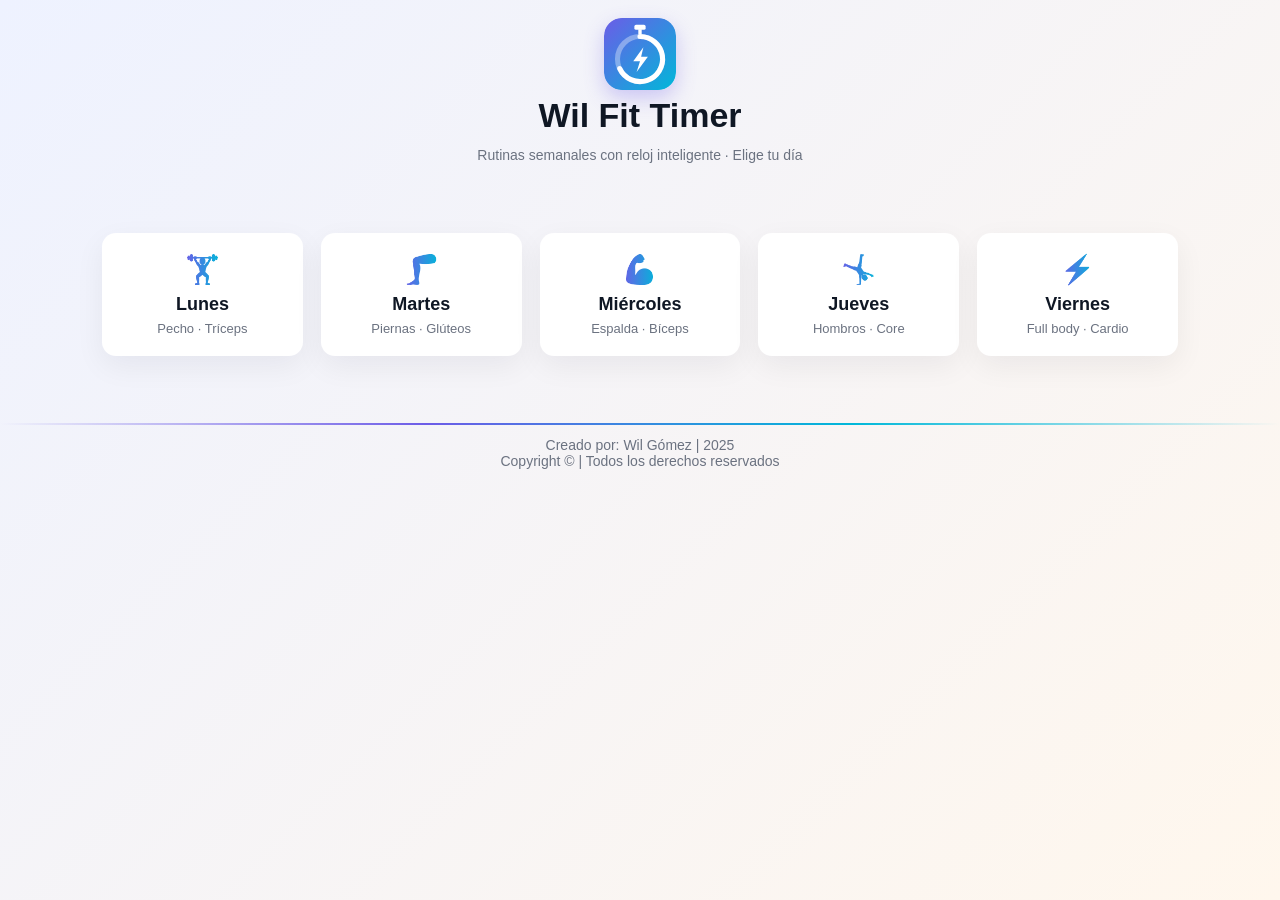
==== index.html @ 33ed88f2 "Marca Wil Fit Timer: logo, favicon y título en toda la app Co-Authored-By: Claude Sonnet 5.5 <norepl" ====
<!doctype html>
<html lang="es">
<head>
  <meta charset="utf-8" />
  <meta name="viewport" content="width=device-width,initial-scale=1" />
  <title>Wil Fit Timer</title>
  <link rel="icon" type="image/svg+xml" href="assets/img/logo-icon.svg">
  <link rel="apple-touch-icon" href="assets/img/logo-icon.svg">
  <meta name="theme-color" content="#6c5ce7">
  <link rel="stylesheet" href="css/styles.css?v=1792534001">
</head>
<body>
  <header class="site-header">
    <div class="header-inner">
      <img class="logo" src="assets/img/logo-icon.svg" alt="" width="72" height="72">
      <h1>Wil Fit Timer</h1>
      <p class="subtitle">Rutinas semanales con reloj inteligente · Elige tu día</p>
    </div>
  </header>

  <main class="days-grid">
    <a class="day-card" href="rutina.html?dia=lunes">
      <div class="day-icon">🏋️‍♂️</div>
      <div class="day-name">Lunes</div>
      <div class="day-sub">Pecho · Tríceps</div>
    </a>

    <a class="day-card" href="rutina.html?dia=martes">
      <div class="day-icon">🦵</div>
      <div class="day-name">Martes</div>
      <div class="day-sub">Piernas · Glúteos</div>
    </a>

    <a class="day-card" href="rutina.html?dia=miercoles">
      <div class="day-icon">💪</div>
      <div class="day-name">Miércoles</div>
      <div class="day-sub">Espalda · Bíceps</div>
    </a>

    <a class="day-card" href="rutina.html?dia=jueves">
      <div class="day-icon">🤸‍♂️</div>
      <div class="day-name">Jueves</div>
      <div class="day-sub">Hombros · Core</div>
    </a>

    <a class="day-card" href="rutina.html?dia=viernes">
      <div class="day-icon">⚡</div>
      <div class="day-name">Viernes</div>
      <div class="day-sub">Full body · Cardio</div>
    </a>
  </main>

  <footer class="footer">
    <p>Creado por: Wil Gómez | 2025</p>
    <p>Copyright © | Todos los derechos reservados</p>
  </footer>

</body>
</html>
---- css/styles.css ----
:root{
  --bg1: linear-gradient(135deg, #eef2ff, #fff7ed);
  --card:#ffffff;
  --accent:#6c5ce7;
  --accent-2:#00b8d9;
  --muted:#6b7280;
  --success:#10b981;
  --danger:#ef4444;
  --warning:#f59e0b;
}
*{box-sizing:border-box}
body{font-family:Inter, Arial, sans-serif;margin:0;background:var(--bg1);color:#0f1724; transition: background-color 0.5s ease}
.site-header{background:transparent;padding:18px 28px;border-bottom:0}
.site-header.small{display:flex;align-items:center;justify-content:center;gap:16px;padding:12px 20px}
.header-inner{max-width:1100px;margin:0 auto;display:flex;align-items:center;gap:12px;width:100%}
.header-inner h1{font-size:20px;margin:0;flex:1;text-align:left}
.header-inner .subtitle{color:var(--muted);font-size:14px;margin-top:6px}
.back{color:var(--muted);text-decoration:none;font-weight:600}

.days-grid{
  max-width:1100px;
  margin:26px auto;
  display:grid;
  grid-template-columns:repeat(auto-fit,minmax(160px,1fr));
  gap:18px;
  padding:12px
}
.day-card{
  display:flex;
  flex-direction:column;
  align-items:center;
  text-align:center;
  padding:20px;
  border-radius:14px;
  background:var(--card);
  box-shadow:0 10px 30px rgba(16,24,40,0.06);
  text-decoration:none;
  color:inherit;
  transition:transform .18s, box-shadow .18s
}
.day-card:hover{transform:translateY(-6px);box-shadow:0 18px 40px rgba(16,24,40,0.12)}
.day-icon{
  font-size:28px;
  background:linear-gradient(90deg,var(--accent),var(--accent-2));
  -webkit-background-clip:text;
  background-clip:text;
  color:transparent;
  margin-bottom:8px
}
.day-name{font-weight:700;font-size:18px}
.day-sub{color:var(--muted);font-size:13px;margin-top:6px}

/* rutina layout */
.rutina-main{
  max-width:1100px;
  margin:20px auto;
  display:flex;
  gap:20px;
  padding:18px;
  align-items:flex-start
}

body.timer-solo .left-panel,
body.timer-solo .divider-visual,
body.timer-solo .site-header,
body.timer-solo .footer{display:none}

body.timer-solo .rutina-main{max-width:760px;justify-content:center;min-height:100vh}
body.timer-solo .right-panel{margin-left:0;flex:1}
.left-panel{flex:1}
.right-panel{flex:1;display:flex;justify-content:flex-start;margin-left:40px}
.routine-card{
  background:var(--card);
  padding:18px;
  border-radius:12px;
  box-shadow:0 12px 30px rgba(2,6,23,0.06)
}
.routine-card h2{margin-top:0}
.ex-list{list-style:none;padding:0;margin:12px 0}
.ex-list li{
  padding:10px;
  border-radius:8px;
  margin-bottom:8px;
  background:#f8fafc;
  display:flex;
  justify-content:space-between;
  align-items:center
}
.ex-list li .text{flex:1}
.edit-actions{margin-top:10px;text-align:right}

/* divider stylized half height fading edges */
.divider-visual{
  width:2px;
  height:50vh;
  background: linear-gradient(to bottom, transparent, var(--accent), var(--accent-2), transparent);
  align-self:center;
  border-radius:4px
}

/* timer card */
.timer-card{
  background: var(--card);
  padding: 22px;
  border-radius: 12px;
  box-shadow: 0 12px 30px rgba(2, 6, 23, 0.06);
  flex: 1;

  display: flex;
  flex-direction: column;
  align-items: center;
  justify-content: center;
}

.timer-ui{
  width: 100%;
  text-align: center;
}

.timer-title{
  font-weight:700;
  color: var(--muted);
  text-align: center;
  margin-bottom: 10px;
}

.timer{
  font-size:84px;
  text-align:center;
  margin: 10px 0;
  font-weight:800;
}

.status{
  font-size:18px;
  text-align:center;
  margin-bottom:14px;
  font-weight:700;
}

.phase-badge{
  display:inline-block;
  margin-bottom:14px;
  padding:6px 12px;
  border-radius:999px;
  font-size:12px;
  font-weight:700;
  letter-spacing:.4px;
  text-transform:uppercase;
  background:#e2e8f0;
  color:#334155;
}

.timer.phase-pulse{animation:pulseTimer 700ms ease}
.timer.phase-pop{animation:popTimer 450ms ease}

body.phase-preparation{background:linear-gradient(135deg,#fff7cc,#ffe9a8)}
body.phase-exercise{background:linear-gradient(135deg,#c8f5c8,#a8e6a8)}
body.phase-rest{background:linear-gradient(135deg,#ffc4c4,#ffaaaa)}

.timer-focus{
  position:fixed;
  inset:0;
  z-index:999;
  background:rgba(15,23,36,.8);
  backdrop-filter:blur(2px);
  display:flex;
  align-items:center;
  justify-content:center;
  pointer-events:none;
}

.timer-focus.hidden{display:none}

.timer-focus-card{
  background:#fff;
  color:#0f1724;
  border-radius:20px;
  padding:24px 28px;
  box-shadow:0 30px 80px rgba(0,0,0,.25);
  text-align:center;
  min-width:240px;
}

@keyframes pulseTimer{
  0%{transform:scale(1)}
  50%{transform:scale(1.08)}
  100%{transform:scale(1)}
}

@keyframes popTimer{
  0%{transform:scale(.8);opacity:.5}
  100%{transform:scale(1);opacity:1}
}

.form-row{
  display:flex;
  gap:8px;
  align-items:center;
  justify-content:center;
  margin:10px 0;
}

.form-row label{
  font-size:14px;
  color:var(--muted);
}

.form-row input{
  width:100px;
  padding:8px;
  border-radius:8px;
  border:1px solid rgba(2,6,23,0.06);
  text-align:center
}

/* total time display */
.total-time{
  font-size:32px;
  font-weight:700;
  display:flex;
  gap:12px;
  align-items:center;
  justify-content:center;
  margin-top:18px;
  margin-bottom:20px;
}

.total-time img{
  width:42px;
  height:42px;
}

/* buttons */
.buttons{
  display:flex;
  gap:12px;
  justify-content:center;
  margin-top:10px;
}

.btn{
  padding:12px 18px;
  border-radius:10px;
  border:none;
  cursor:pointer;
  font-weight:700;
}

.btn.primary{background:linear-gradient(90deg,var(--accent),var(--accent-2));color:white}
.btn.warning{background:var(--warning);color:#07143a}
.btn.danger{background:var(--danger);color:white}

/* modal */
.modal{
  position:fixed;
  inset:0;
  display:flex;
  align-items:center;
  justify-content:center;
  background:rgba(2,6,23,0.45);
  backdrop-filter:blur(4px);
  padding:20px
}
.modal.hidden{display:none}
.modal-panel{
  background:var(--card);
  width:620px;
  border-radius:12px;
  padding:18px;
  box-shadow:0 18px 60px rgba(2,6,23,0.2)
}
.modal-panel h3{margin-top:0}
#modalList{max-height:260px;overflow:auto;margin:10px 0}
.modal-item{
  display:flex;
  gap:8px;
  align-items:center;
  padding:8px;
  border-radius:8px;
  border:1px solid rgba(2,6,23,0.04);
  margin-bottom:8px
}
.modal-item input{
  flex:1;
  padding:8px;
  border-radius:8px;
  border:1px solid rgba(2,6,23,0.06)
}
.modal-actions{display:flex;gap:8px;align-items:center}
.modal-footer{display:flex;gap:8px;justify-content:flex-end;margin-top:12px}

/* responsive */
@media(max-width:900px){
  .rutina-main{flex-direction:column;padding:12px}
  .divider-visual{display:none}
  .timer-card{width:100%}
  .header-inner{padding:0 8px}
}
.footer {
  margin-top: 40px;
  padding: 15px 0;
  text-align: center;
  font-size: 14px;
  color: var(--muted);
  position: relative;
}

.footer::before {
  content: "";
  display: block;
  height: 2px;
  width: 100%;
  background: linear-gradient(to right, transparent, var(--accent), var(--accent-2), transparent);
  margin-bottom: 12px;
}

.footer p {
  margin: 0;
}


/* ===== Navegación y vistas ===== */
.hidden{display:none !important}
.choice{max-width:760px;margin:30px auto;padding:0 16px;text-align:center}
.choice-grid{display:grid;grid-template-columns:1fr 1fr;gap:18px;margin-top:20px}
.choice-card{background:var(--card);border:0;border-radius:18px;padding:36px 16px;cursor:pointer;
  box-shadow:0 10px 30px rgba(16,24,40,.08);font:inherit;display:flex;flex-direction:column;gap:8px;align-items:center;transition:transform .18s}
.choice-card:hover{transform:translateY(-5px)}
.choice-card .ico{font-size:46px}
.choice-card b{font-size:22px}
.choice-card small{color:var(--muted)}
.view{max-width:560px;margin:14px auto;padding:0 14px}
.tabs{display:flex;gap:8px;margin-bottom:14px}
.tabs button{flex:1;padding:10px;border:0;border-radius:10px;background:rgba(255,255,255,.7);font:inherit;font-weight:600;cursor:pointer}
.tabs button.on{background:var(--card);box-shadow:0 4px 14px rgba(16,24,40,.12)}
.card-head{display:flex;justify-content:space-between;align-items:center}
.btn.small{padding:6px 10px;font-size:13px}
.timer-card{display:block;margin-bottom:14px;text-align:center}

/* ===== Reloj ===== */
.clock{position:relative;width:min(76vw,320px);aspect-ratio:1;margin:6px auto 14px}
.clock svg{width:100%;height:100%;transform:rotate(-90deg)}
.clock circle{fill:none;stroke-width:13}
.clock .track{stroke:rgba(2,6,23,.08)}
.clock .ring{stroke:var(--accent);stroke-linecap:round;stroke-dasharray:565.49;transition:stroke .3s}
[data-phase=work] .ring{stroke:var(--success)}
[data-phase=rest] .ring{stroke:#3b82f6}
[data-phase=prep] .ring,[data-phase=ready] .ring{stroke:var(--warning)}
.clock-inner{position:absolute;inset:0;display:flex;flex-direction:column;align-items:center;justify-content:center}
.clock .timer{font-size:clamp(50px,16vw,76px);margin:0;font-variant-numeric:tabular-nums;letter-spacing:-2px}
.clock .phase{font-weight:800;letter-spacing:2px;text-transform:uppercase;font-size:18px;color:var(--muted)}
[data-phase=work] .phase{color:var(--success)}
[data-phase=rest] .phase{color:#3b82f6}
[data-phase=prep] .phase,[data-phase=ready] .phase{color:var(--warning)}
.round{color:var(--muted);font-size:14px;margin-top:2px}
.jumps{display:grid;grid-template-columns:repeat(3,1fr);gap:8px;margin:6px 0 12px}
.jumps div{background:#f8fafc;border-radius:12px;padding:10px 4px}
.jumps span{display:block;font-size:30px;font-weight:800;font-variant-numeric:tabular-nums}
.jumps small{color:var(--muted);font-size:12px}
.next{color:var(--muted);min-height:22px;margin-bottom:8px;font-size:14px}
.flat{height:8px;border-radius:4px;background:rgba(2,6,23,.08);overflow:hidden}
.flat>div{height:100%;width:0;background:linear-gradient(90deg,var(--accent),var(--accent-2));transition:width .3s}
.meta{display:flex;justify-content:space-between;color:var(--muted);font-size:13px;margin-top:4px}
.buttons .btn:disabled{opacity:.45;cursor:default}
.buttons{flex-wrap:wrap}

/* ===== Resumen ===== */
.summary-emoji{font-size:54px}
.summary-total span{display:block;font-size:72px;font-weight:800;line-height:1;background:linear-gradient(90deg,var(--accent),var(--accent-2));-webkit-background-clip:text;background-clip:text;color:transparent}
.summary-total small{color:var(--muted)}
.summary-line{color:var(--muted);margin:10px 0 14px;font-size:14px}
.summary-table{width:100%;border-collapse:collapse;margin-bottom:10px}
.summary-table th,.summary-table td{padding:7px;border-bottom:1px solid rgba(2,6,23,.06)}
.summary-table th{color:var(--muted);font-size:12px;text-transform:uppercase}

/* ===== Configuración ===== */
.config summary{cursor:pointer;font-weight:700;text-align:left}
.cfg-row{display:grid;grid-template-columns:repeat(3,1fr);gap:8px;margin:14px 0}
.config label{display:block;font-size:12px;color:var(--muted);margin-bottom:4px;text-align:left}
.config input[type=number]{width:100%;padding:10px;border-radius:8px;border:1px solid rgba(2,6,23,.12);text-align:center;font-size:16px}
.block{display:grid;grid-template-columns:repeat(3,1fr) 44px;gap:8px;align-items:end;margin-bottom:10px}
.hint{color:var(--muted);font-size:13px;margin:12px 0 0}

@media(max-width:520px){.choice-grid{grid-template-columns:1fr}.cfg-row{grid-template-columns:1fr 1fr}}
body{min-height:100vh;background-attachment:fixed}

/* ===== Marca Wil Fit Timer ===== */
.brand{display:inline-flex;align-items:center;gap:8px;font-weight:800;font-size:17px;color:#0f1724;text-decoration:none}
.brand img{border-radius:8px}
.brand span{background:linear-gradient(90deg,var(--accent),var(--accent-2));-webkit-background-clip:text;background-clip:text;color:transparent}
.brand.center{display:flex;justify-content:center;margin-bottom:6px}
.header-inner .logo{border-radius:18px;box-shadow:0 8px 20px rgba(108,92,231,.3)}
.site-header:not(.small) .header-inner{flex-direction:column;text-align:center;gap:6px}
.site-header:not(.small) .header-inner h1{text-align:center;font-size:34px;flex:none}
.site-header.small .header-inner h1{flex:none;font-size:18px;color:var(--muted)}
.site-header.small .header-inner{justify-content:space-between}
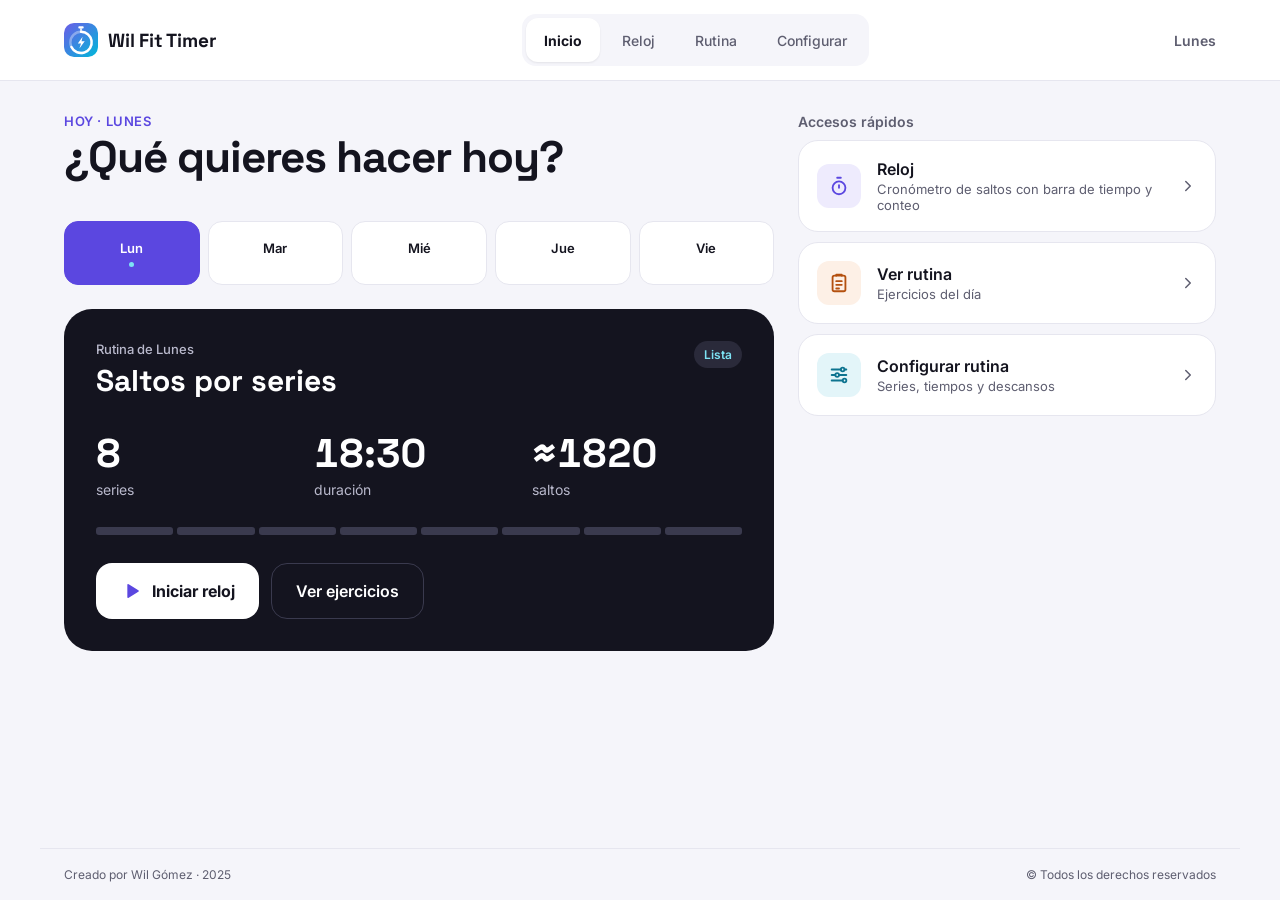
==== commit 26618fb9: "Rediseño de interfaz: reloj grande, acumuladores, línea de tiempo y configuración en pestaña aparte " ====
--- a/index.html
+++ b/index.html
@@ -1,59 +1,90 @@
 <!doctype html>
 <html lang="es">
 <head>
-  <meta charset="utf-8" />
-  <meta name="viewport" content="width=device-width,initial-scale=1" />
+  <meta charset="utf-8">
+  <meta name="viewport" content="width=device-width,initial-scale=1">
+  <meta name="theme-color" content="#5B47E0">
   <title>Wil Fit Timer</title>
   <link rel="icon" type="image/svg+xml" href="assets/img/logo-icon.svg">
   <link rel="apple-touch-icon" href="assets/img/logo-icon.svg">
-  <meta name="theme-color" content="#6c5ce7">
-  <link rel="stylesheet" href="css/styles.css?v=1792534001">
+  <link rel="preconnect" href="https://fonts.googleapis.com">
+  <link rel="preconnect" href="https://fonts.gstatic.com" crossorigin>
+  <link href="https://fonts.googleapis.com/css2?family=Inter:wght@400;500;600;700&family=Space+Grotesk:wght@500;600;700&display=swap" rel="stylesheet">
+  <link rel="stylesheet" href="css/styles.css?v=1792536367">
 </head>
 <body>
-  <header class="site-header">
-    <div class="header-inner">
-      <img class="logo" src="assets/img/logo-icon.svg" alt="" width="72" height="72">
-      <h1>Wil Fit Timer</h1>
-      <p class="subtitle">Rutinas semanales con reloj inteligente · Elige tu día</p>
+  <svg width="0" height="0" style="position:absolute" aria-hidden="true">
+    <symbol id="i-home" viewBox="0 0 24 24"><path d="M3 11l9-7 9 7"/><path d="M5 10v10h14V10"/></symbol>
+    <symbol id="i-clock" viewBox="0 0 24 24"><circle cx="12" cy="14" r="7"/><path d="M12 14V11"/><path d="M10 3h4"/></symbol>
+    <symbol id="i-list" viewBox="0 0 24 24"><rect x="5" y="4" width="14" height="17" rx="2"/><path d="M9 4V3h6v1"/><path d="M9 10h6"/><path d="M9 14h6"/><path d="M9 18h3"/></symbol>
+    <symbol id="i-sliders" viewBox="0 0 24 24"><path d="M4 6h10"/><path d="M18 6h2"/><circle cx="16" cy="6" r="2"/><path d="M4 12h4"/><path d="M12 12h8"/><circle cx="10" cy="12" r="2"/><path d="M4 18h12"/><circle cx="18" cy="18" r="2"/></symbol>
+    <symbol id="i-play" viewBox="0 0 24 24"><path d="M8 5.5v13a1 1 0 0 0 1.5.86l10.5-6.5a1 1 0 0 0 0-1.72L9.5 4.64A1 1 0 0 0 8 5.5z"/></symbol>
+    <symbol id="i-chev" viewBox="0 0 24 24"><path d="M9 6l6 6-6 6"/></symbol>
+  </svg>
+
+  <header class="topbar">
+    <div class="topbar-in">
+      <a class="logo" href="index.html"><img src="assets/img/logo-icon.svg" alt=""><span>Wil Fit Timer</span></a>
+      <nav class="mainnav" aria-label="Principal">
+        <a href="index.html" aria-current="page"><svg class="ico"><use href="#i-home"/></svg>Inicio</a>
+        <a id="navReloj" href="rutina.html#reloj"><svg class="ico"><use href="#i-clock"/></svg>Reloj</a>
+        <a id="navRutina" href="rutina.html#rutina"><svg class="ico"><use href="#i-list"/></svg>Rutina</a>
+        <a id="navConfig" href="rutina.html#config"><svg class="ico"><use href="#i-sliders"/></svg>Configurar</a>
+      </nav>
+      <span class="daylabel" id="dayLabel"></span>
     </div>
   </header>
 
-  <main class="days-grid">
-    <a class="day-card" href="rutina.html?dia=lunes">
-      <div class="day-icon">🏋️‍♂️</div>
-      <div class="day-name">Lunes</div>
-      <div class="day-sub">Pecho · Tríceps</div>
-    </a>
+  <main class="view home">
+    <section class="home-main">
+      <div class="page-head">
+        <div class="eyebrow">Hoy · <span id="dayName">Lunes</span></div>
+        <h1>¿Qué quieres hacer hoy?</h1>
+      </div>
 
-    <a class="day-card" href="rutina.html?dia=martes">
-      <div class="day-icon">🦵</div>
-      <div class="day-name">Martes</div>
-      <div class="day-sub">Piernas · Glúteos</div>
-    </a>
+      <nav class="days" id="days" aria-label="Días de la semana"></nav>
 
-    <a class="day-card" href="rutina.html?dia=miercoles">
-      <div class="day-icon">💪</div>
-      <div class="day-name">Miércoles</div>
-      <div class="day-sub">Espalda · Bíceps</div>
-    </a>
+      <div class="today">
+        <div class="today-top">
+          <div><small>Rutina de <span id="dayName2">Lunes</span></small><strong>Saltos por series</strong></div>
+          <span class="today-badge">Lista</span>
+        </div>
+        <div class="today-stats">
+          <div><span id="stSeries">0</span><small>series</small></div>
+          <div><span id="stDur">00:00</span><small>duración</small></div>
+          <div><span id="stJumps">≈0</span><small>saltos</small></div>
+        </div>
+        <div class="today-segs" id="segs" aria-hidden="true"></div>
+        <div class="today-cta">
+          <a class="cta main" id="goReloj" href="rutina.html#reloj"><svg class="ico fill"><use href="#i-play"/></svg>Iniciar reloj</a>
+          <a class="cta alt" id="goRutina0" href="rutina.html#rutina">Ver ejercicios</a>
+        </div>
+      </div>
+    </section>
 
-    <a class="day-card" href="rutina.html?dia=jueves">
-      <div class="day-icon">🤸‍♂️</div>
-      <div class="day-name">Jueves</div>
-      <div class="day-sub">Hombros · Core</div>
-    </a>
-
-    <a class="day-card" href="rutina.html?dia=viernes">
-      <div class="day-icon">⚡</div>
-      <div class="day-name">Viernes</div>
-      <div class="day-sub">Full body · Cardio</div>
-    </a>
+    <aside class="quick">
+      <h2>Accesos rápidos</h2>
+      <a class="qlink q-reloj" id="goReloj2" href="rutina.html#reloj">
+        <span class="qicon a"><svg class="ico"><use href="#i-clock"/></svg></span>
+        <span class="qtxt"><b>Reloj</b><small>Cronómetro de saltos con barra de tiempo y conteo</small></span>
+        <svg class="ico chev"><use href="#i-chev"/></svg>
+      </a>
+      <a class="qlink" id="goRutina" href="rutina.html#rutina">
+        <span class="qicon b"><svg class="ico"><use href="#i-list"/></svg></span>
+        <span class="qtxt"><b>Ver rutina</b><small>Ejercicios del día</small></span>
+        <svg class="ico chev"><use href="#i-chev"/></svg>
+      </a>
+      <a class="qlink" id="goConfig" href="rutina.html#config">
+        <span class="qicon c"><svg class="ico"><use href="#i-sliders"/></svg></span>
+        <span class="qtxt"><b>Configurar rutina</b><small>Series, tiempos y descansos</small></span>
+        <svg class="ico chev"><use href="#i-chev"/></svg>
+      </a>
+    </aside>
   </main>
 
-  <footer class="footer">
-    <p>Creado por: Wil Gómez | 2025</p>
-    <p>Copyright © | Todos los derechos reservados</p>
-  </footer>
+  <footer class="footer"><span>Creado por Wil Gómez · 2025</span><span>© Todos los derechos reservados</span></footer>
 
+  <script src="js/config.js?v=1792536367"></script>
+  <script src="js/inicio.js?v=1792536367"></script>
 </body>
 </html>
--- a/css/styles.css
+++ b/css/styles.css
@@ -1,397 +1,251 @@
+/* Wil Fit Timer — rediseño. Solo presentación; la lógica vive en js/. */
 :root{
-  --bg1: linear-gradient(135deg, #eef2ff, #fff7ed);
-  --card:#ffffff;
-  --accent:#6c5ce7;
-  --accent-2:#00b8d9;
-  --muted:#6b7280;
-  --success:#10b981;
-  --danger:#ef4444;
-  --warning:#f59e0b;
+  --bg:#F5F5FA; --card:#FFFFFF; --line:#E6E6EF; --ink:#14141F; --muted:#5E5E70;
+  --brand:#5B47E0; --brand-d:#4433C2; --brand-soft:#EEEBFD; --cyan:#0891B2; --cyan-soft:#E3F5F9;
+  --work:#059669; --work-d:#047857; --rest:#2563EB; --rest-d:#1D4ED8; --prep:#D97706;
+  --font-num:'Space Grotesk',system-ui,sans-serif;
+  --font:'Inter',system-ui,-apple-system,'Segoe UI',Roboto,sans-serif;
+  /* tema de fase (se redefine en #viewReloj[data-phase]) */
+  --ring:#D97706; --track:#FBEBD9; --ptext:#9A3F07; --chip-bg:#FDF0E6; --chip-fg:#9A3F07; --play:#5B47E0;
 }
 *{box-sizing:border-box}
-body{font-family:Inter, Arial, sans-serif;margin:0;background:var(--bg1);color:#0f1724; transition: background-color 0.5s ease}
-.site-header{background:transparent;padding:18px 28px;border-bottom:0}
-.site-header.small{display:flex;align-items:center;justify-content:center;gap:16px;padding:12px 20px}
-.header-inner{max-width:1100px;margin:0 auto;display:flex;align-items:center;gap:12px;width:100%}
-.header-inner h1{font-size:20px;margin:0;flex:1;text-align:left}
-.header-inner .subtitle{color:var(--muted);font-size:14px;margin-top:6px}
-.back{color:var(--muted);text-decoration:none;font-weight:600}
-
-.days-grid{
-  max-width:1100px;
-  margin:26px auto;
-  display:grid;
-  grid-template-columns:repeat(auto-fit,minmax(160px,1fr));
-  gap:18px;
-  padding:12px
+html{-webkit-text-size-adjust:100%}
+body{margin:0;font-family:var(--font);color:var(--ink);background:var(--bg);
+  min-height:100vh;min-height:100dvh;display:flex;flex-direction:column;
+  padding-bottom:84px;transition:background-color .4s ease}
+body.view-reloj.phase-preparation{background:#FEF3C7}
+body.view-reloj.phase-exercise{background:#DCFCE7}
+body.view-reloj.phase-rest{background:#FFE4E4}
+h1,h2,h3,p{margin:0}
+a{color:var(--brand)}
+.hidden{display:none !important}
+.ico{width:22px;height:22px;flex:none;stroke:currentColor;fill:none;stroke-width:2;stroke-linecap:round;stroke-linejoin:round}
+.ico.fill{fill:currentColor;stroke:none}
+:focus-visible{outline:3px solid var(--brand);outline-offset:2px}
+.num{font-family:var(--font-num);font-variant-numeric:tabular-nums}
+
+/* ===== Cabecera y navegación ===== */
+.topbar{background:var(--card);border-bottom:1px solid var(--line)}
+.topbar-in{max-width:1200px;margin:0 auto;padding:12px 20px;display:flex;align-items:center;justify-content:space-between;gap:16px}
+.logo{display:flex;align-items:center;gap:10px;text-decoration:none;color:var(--ink)}
+.logo img{width:34px;height:34px;border-radius:10px;display:block}
+.logo span{font-family:var(--font-num);font-weight:700;font-size:19px;letter-spacing:-.2px}
+.daylabel{font-size:14px;font-weight:600;color:var(--muted)}
+.mainnav{position:fixed;left:0;right:0;bottom:0;z-index:50;display:grid;grid-template-columns:repeat(4,minmax(0,1fr));
+  background:var(--card);border-top:1px solid var(--line);padding:8px 8px calc(10px + env(safe-area-inset-bottom))}
+.mainnav a,.mainnav button{display:flex;flex-direction:column;align-items:center;justify-content:center;gap:4px;min-height:48px;
+  padding:6px 0;border:0;background:none;font:inherit;font-size:12px;font-weight:500;color:var(--muted);text-decoration:none;cursor:pointer;border-radius:12px}
+.mainnav [aria-current=page]{color:var(--brand);font-weight:700}
+
+/* ===== Botones ===== */
+.btn{display:inline-flex;align-items:center;justify-content:center;gap:8px;min-height:44px;padding:0 18px;border-radius:14px;
+  border:1px solid var(--line);background:var(--card);color:var(--ink);font:inherit;font-size:15px;font-weight:600;cursor:pointer;text-decoration:none}
+.btn:hover{background:#FAFAFD}
+.btn.primary{background:var(--brand);border-color:var(--brand);color:#fff}
+.btn.primary:hover{background:var(--brand-d)}
+.btn.danger{color:#B42318}
+.btn.small{min-height:44px;min-width:44px;padding:0 12px;font-size:14px}
+.btn:disabled{opacity:.5;cursor:default}
+
+/* ===== Vistas ===== */
+.view{width:100%;max-width:1200px;margin:0 auto;padding:20px 16px 24px;flex:1}
+.page-head{margin-bottom:16px}
+.eyebrow{font-size:13px;font-weight:600;color:var(--brand);letter-spacing:.6px;text-transform:uppercase}
+.page-head h1{font-family:var(--font-num);font-size:30px;line-height:1.1;letter-spacing:-.6px;margin-top:4px}
+.card{background:var(--card);border:1px solid var(--line);border-radius:22px;padding:18px}
+
+/* ===== Reloj ===== */
+.reloj-grid{display:flex;flex-direction:column;gap:12px}
+.reloj-main,.reloj-side{display:contents}
+.clock-card{order:1;display:flex;flex-direction:column;align-items:center;gap:16px;padding:12px 0 0}
+.chips{display:flex;flex-wrap:wrap;justify-content:center;gap:8px}
+.chip{font-size:13px;font-weight:700;padding:7px 12px;border-radius:999px;background:var(--card);border:1px solid var(--line);font-variant-numeric:tabular-nums}
+.chip-phase{background:var(--chip-bg);color:var(--chip-fg);border-color:transparent;letter-spacing:.6px;text-transform:uppercase}
+.ring{position:relative;width:min(100%,330px);aspect-ratio:1;container-type:inline-size}
+.ring svg{position:absolute;inset:0;width:100%;height:100%;transform:rotate(-90deg)}
+.ring circle{fill:none;stroke-width:20}
+.ring .face{fill:var(--card)}
+.ring .track{stroke:var(--track)}
+.ring .arc{stroke:var(--ring);stroke-linecap:round;stroke-dasharray:1030.44;transition:stroke .4s}
+.ring-in{position:absolute;inset:0;display:flex;flex-direction:column;align-items:center;justify-content:center;gap:2px;text-align:center;padding:0 12%}
+.ring-in .lbl{font-size:max(14px,4.6cqw);font-weight:700;letter-spacing:.2em;text-transform:uppercase;color:var(--ptext)}
+.ring-in .time{font-family:var(--font-num);font-variant-numeric:tabular-nums;font-size:26cqw;font-weight:700;line-height:1;letter-spacing:-.03em}
+.ring-in .next{font-size:clamp(13px,4.2cqw,17px);color:var(--muted)}
+.controls{display:flex;align-items:center;justify-content:center;gap:14px;flex-wrap:wrap}
+.ctl{min-width:56px;min-height:56px;padding:0 14px;border-radius:28px;border:1px solid var(--line);background:var(--card);color:var(--ink);
+  display:flex;align-items:center;justify-content:center;gap:8px;font:inherit;font-size:15px;font-weight:600;cursor:pointer}
+.ctl:disabled{opacity:.45;cursor:default}
+.ctl .lbl-t{display:none}
+.ctl.play{min-width:176px;height:64px;padding:0 28px;border:0;border-radius:32px;background:var(--play);color:#fff;font-size:17px;font-weight:700;
+  box-shadow:0 10px 24px rgba(20,20,31,.22);transition:background-color .4s}
+.ctl.play .ico{width:26px;height:26px}
+.ctl.play[data-state=pause] .i-play,.ctl.play:not([data-state=pause]) .i-pause{display:none}
+
+.acc-pair{order:2;display:grid;grid-template-columns:1fr 1fr;gap:10px}
+.acc{background:var(--card);border:1px solid var(--line);border-radius:18px;padding:12px 14px;display:flex;flex-direction:column;gap:6px}
+.acc-t{display:flex;align-items:center;gap:6px;font-size:12px;font-weight:600}
+.acc-t i{width:8px;height:8px;border-radius:4px;background:currentColor}
+.acc-v{font-family:var(--font-num);font-variant-numeric:tabular-nums;font-size:30px;font-weight:700;line-height:1}
+.bar{height:6px;border-radius:3px;overflow:hidden;display:flex}
+.bar b{display:block;height:100%;width:0;border-radius:3px}
+.acc-n{font-size:12px;color:var(--muted);font-variant-numeric:tabular-nums}
+.acc.work .acc-t{color:var(--work-d)} .acc.work .bar{background:#D1FAE5} .acc.work .bar b{background:var(--work)}
+.acc.rest .acc-t{color:var(--rest-d)} .acc.rest .bar{background:#DBEAFE} .acc.rest .bar b{background:var(--rest)}
+
+.stats{order:3;display:grid;grid-template-columns:repeat(3,minmax(0,1fr));background:var(--card);border:1px solid var(--line);border-radius:16px;padding:10px 4px}
+.stats div{display:flex;flex-direction:column;align-items:center;gap:1px}
+.stats div+div{border-left:1px solid var(--line)}
+.stats span{font-family:var(--font-num);font-variant-numeric:tabular-nums;font-size:22px;font-weight:700}
+.stats small{font-size:12px;color:var(--muted)}
+
+.timeline-card{order:4;background:var(--card);border:1px solid var(--line);border-radius:20px;padding:14px 16px;display:flex;flex-direction:column;gap:10px}
+.tl-head{display:flex;flex-wrap:wrap;justify-content:space-between;gap:8px;font-size:13px;color:var(--muted)}
+.tl-head b{color:var(--ink);font-weight:600}
+.legend{display:none;gap:14px}
+.legend span{display:flex;align-items:center;gap:6px}
+.legend i{width:10px;height:10px;border-radius:3px}
+.timeline{display:flex;gap:2px;height:12px}
+.seg{position:relative;overflow:hidden;border-radius:3px;min-width:2px}
+.seg i{position:absolute;inset:0 auto 0 0;width:0}
+.seg.prep,.seg.ready{background:#FBEBD9} .seg.prep i,.seg.ready i{background:var(--prep)}
+.seg.work{background:#CDEFE0} .seg.work i{background:var(--work)}
+.seg.rest{background:#D6E4FB} .seg.rest i{background:var(--rest)}
+.tl-meta{display:flex;justify-content:space-between;font-size:12px;color:var(--muted);font-variant-numeric:tabular-nums}
+
+.series-card{order:5;display:none;background:var(--card);border:1px solid var(--line);border-radius:20px;padding:6px;flex-direction:column}
+.series-card header{display:flex;justify-content:space-between;align-items:center;padding:10px 12px 6px}
+.series-card h2{font-size:14px;font-weight:600}
+.series-card header button{background:none;border:0;font:inherit;font-size:13px;font-weight:600;color:var(--brand);cursor:pointer;min-height:44px;padding:0 6px}
+.srow{display:flex;align-items:center;gap:12px;padding:8px 12px;border-radius:12px}
+.snum{width:28px;height:28px;flex:none;border-radius:9px;display:flex;align-items:center;justify-content:center;font-size:13px;font-weight:700;background:#F0F0F5;color:var(--muted)}
+.sdesc{flex:1;font-size:14px;font-weight:500;font-variant-numeric:tabular-nums}
+.sst{font-size:12px;font-weight:600;color:var(--muted)}
+.srow[data-st=done] .snum{background:var(--brand);color:#fff} .srow[data-st=done] .sst{color:var(--brand-d)}
+.srow[data-st=work]{background:#D1FAE5} .srow[data-st=work] .snum{background:var(--work-d);color:#fff} .srow[data-st=work] .sst{color:var(--work-d)}
+.srow[data-st=rest]{background:#DBEAFE} .srow[data-st=rest] .snum{background:var(--rest-d);color:#fff} .srow[data-st=rest] .sst{color:var(--rest-d)}
+
+/* tema por fase */
+#viewReloj[data-phase=work]{--ring:#059669;--track:#D1FAE5;--ptext:#047857;--chip-bg:#D1FAE5;--chip-fg:#065F46;--play:#047857}
+#viewReloj[data-phase=rest]{--ring:#2563EB;--track:#DBEAFE;--ptext:#1D4ED8;--chip-bg:#DBEAFE;--chip-fg:#1E40AF;--play:#1D4ED8}
+
+/* resumen final */
+.summary{max-width:480px;margin:20px auto 0;text-align:center;display:flex;flex-direction:column;align-items:center;gap:8px}
+.summary h2{font-family:var(--font-num);font-size:26px}
+.summary-total{font-family:var(--font-num);font-variant-numeric:tabular-nums;font-size:76px;font-weight:700;line-height:1;color:var(--brand)}
+.summary-lbl{color:var(--muted)}
+.summary-table{width:100%;border-collapse:collapse;margin:8px 0}
+.summary-table th,.summary-table td{padding:8px;border-bottom:1px solid var(--line);font-variant-numeric:tabular-nums}
+.summary-table th{color:var(--muted);font-size:12px;text-transform:uppercase}
+
+/* ===== Rutina (ejercicios) ===== */
+.ex-card{max-width:720px}
+.card-head{display:flex;justify-content:space-between;align-items:center;gap:12px;margin-bottom:12px}
+.card-head h2{font-family:var(--font-num);font-size:22px}
+.ex-list{list-style:none;padding:0;margin:0 0 12px;display:flex;flex-direction:column;gap:8px}
+.ex-list li{display:flex;align-items:center;justify-content:space-between;gap:10px;padding:10px 12px;border-radius:14px;background:var(--bg)}
+.ex-list .text{flex:1;line-height:1.4}
+.edit-actions{display:flex;justify-content:flex-end}
+
+/* ===== Configuración ===== */
+.cfg{max-width:720px;display:flex;flex-direction:column;gap:14px}
+.cfg-row{display:grid;grid-template-columns:repeat(3,minmax(0,1fr));gap:10px}
+label{display:block;font-size:12px;font-weight:600;color:var(--muted);margin-bottom:4px}
+input[type=number],input[type=text],.modal-item input,#newExerciseInput{width:100%;min-height:44px;padding:8px 10px;border-radius:12px;border:1px solid #CFCFDD;background:var(--card);color:var(--ink);font:inherit;font-size:16px}
+input[type=number]{text-align:center;font-family:var(--font-num);font-variant-numeric:tabular-nums}
+.block{display:grid;grid-template-columns:repeat(3,minmax(0,1fr)) 44px;gap:8px;align-items:end;margin-bottom:10px}
+.cfg-actions{display:flex;flex-wrap:wrap;gap:10px}
+.hint{font-size:14px;color:var(--muted);font-variant-numeric:tabular-nums}
+
+/* ===== Modal ===== */
+.modal{position:fixed;inset:0;z-index:100;display:flex;align-items:center;justify-content:center;background:rgba(20,20,31,.5);padding:16px}
+.modal-panel{background:var(--card);width:min(620px,100%);max-height:90vh;overflow:auto;border-radius:22px;padding:20px}
+.modal-panel h3{font-family:var(--font-num);font-size:20px;margin-bottom:12px}
+#modalList{max-height:260px;overflow:auto;margin:10px 0}
+.modal-item{display:flex;gap:8px;align-items:center;margin-bottom:8px}
+.modal-actions{display:flex;gap:8px;align-items:center}
+.modal-footer{display:flex;gap:8px;justify-content:flex-end;margin-top:14px}
+
+/* ===== Inicio ===== */
+.home{display:flex;flex-direction:column;gap:20px}
+.home-main{display:flex;flex-direction:column;gap:18px;min-width:0}
+.days{display:grid;grid-template-columns:repeat(5,minmax(0,1fr));gap:8px}
+.day{min-height:52px;border-radius:14px;border:1px solid var(--line);background:var(--card);color:var(--ink);font:inherit;font-size:13px;font-weight:600;
+  display:flex;flex-direction:column;align-items:center;justify-content:center;gap:6px;cursor:pointer}
+.day i{width:5px;height:5px;border-radius:3px;background:transparent}
+.day.past i{background:var(--brand)}
+.day[aria-pressed=true]{background:var(--brand);border-color:var(--brand);color:#fff}
+.day[aria-pressed=true] i{background:#7DE3F4}
+.today{background:#14141F;color:#fff;border-radius:24px;padding:20px;display:flex;flex-direction:column;gap:18px}
+.today-top{display:flex;justify-content:space-between;align-items:flex-start;gap:10px}
+.today-top small{display:block;font-size:13px;color:#B9B9CC;font-weight:500;margin-bottom:4px}
+.today-top strong{font-family:var(--font-num);font-size:22px}
+.today-badge{font-size:12px;font-weight:600;background:#2A2A3A;color:#7DE3F4;padding:6px 10px;border-radius:999px;white-space:nowrap}
+.today-stats{display:grid;grid-template-columns:repeat(3,minmax(0,1fr));gap:8px}
+.today-stats span{display:block;font-family:var(--font-num);font-variant-numeric:tabular-nums;font-size:26px;font-weight:700}
+.today-stats small{font-size:12px;color:#B9B9CC}
+.today-segs{display:grid;grid-auto-flow:column;grid-auto-columns:minmax(0,1fr);gap:4px}
+.today-segs i{height:6px;border-radius:3px;background:#3A3A4E}
+.today-cta{display:flex;flex-wrap:wrap;gap:12px}
+.cta{min-height:56px;padding:0 24px;border-radius:16px;display:flex;align-items:center;justify-content:center;gap:10px;font-weight:700;font-size:16px;text-decoration:none}
+.cta.main{background:#fff;color:#14141F;flex:1 1 200px}
+.cta.main .ico{color:var(--brand)}
+.cta.alt{border:1px solid #3A3A4E;color:#fff;font-weight:600;display:none}
+.quick{display:flex;flex-direction:column;gap:10px}
+.quick h2{display:none;font-size:14px;font-weight:600;color:var(--muted)}
+.qlink{display:flex;align-items:center;gap:14px;background:var(--card);border:1px solid var(--line);border-radius:18px;padding:14px 16px;text-decoration:none;color:var(--ink);min-height:44px}
+.qicon{width:44px;height:44px;border-radius:12px;display:flex;align-items:center;justify-content:center;flex:none}
+.qicon.a{background:var(--brand-soft);color:var(--brand)} .qicon.b{background:#FDF0E6;color:#B4500F} .qicon.c{background:var(--cyan-soft);color:#0E7490}
+.qtxt{display:flex;flex-direction:column;gap:2px;flex:1}
+.qtxt b{font-size:16px;font-weight:600} .qtxt small{font-size:13px;color:var(--muted)}
+.qlink .chev{width:18px;height:18px;color:var(--muted)}
+.qlink.q-reloj{display:none}
+
+/* ===== Pie ===== */
+.footer{display:flex;flex-direction:column;align-items:center;gap:2px;padding:14px 16px;font-size:12px;color:var(--muted);text-align:center}
+
+/* ===== Escritorio ===== */
+@media(min-width:900px){
+  body{padding-bottom:0}
+  .topbar-in{padding:14px 24px}
+  .mainnav{position:static;display:flex;gap:4px;background:var(--bg);border:0;border-radius:14px;padding:4px}
+  .mainnav a,.mainnav button{flex-direction:row;min-height:44px;padding:0 18px;font-size:14px}
+  .mainnav .ico{display:none}
+  .mainnav [aria-current=page]{background:var(--card);color:var(--ink);box-shadow:0 1px 2px rgba(20,20,31,.08)}
+  .view{padding:32px 24px}
+  .page-head h1{font-size:44px;letter-spacing:-1px}
+  .reloj-grid{display:grid;grid-template-columns:minmax(0,1.7fr) minmax(340px,1fr);gap:24px;align-items:start}
+  .reloj-main,.reloj-side{display:flex;flex-direction:column;gap:16px;min-width:0}
+  .reloj-side{gap:14px}
+  .clock-card{background:var(--card);border:1px solid var(--line);border-radius:28px;padding:28px 24px;gap:22px}
+  .ring{width:min(100%,440px)}
+  .ctl{min-height:56px;border-radius:16px;padding:0 22px}
+  .ctl .lbl-t{display:inline}
+  .ctl.play{border-radius:20px;min-width:200px}
+  .acc-pair{display:flex;flex-direction:column;gap:14px}
+  .acc{border-radius:22px;padding:20px;gap:10px}
+  .acc-v{font-size:40px}
+  .acc.work{background:#14141F;border-color:#14141F;color:#fff}
+  .acc.work .acc-t{color:#A7F3D0} .acc.work .acc-v{font-size:52px}
+  .acc.work .bar{background:#1F3A31} .acc.work .bar b{background:#34D399}
+  .acc.work .acc-n{color:#B9B9CC}
+  .acc-t{font-size:13px} .acc-n{font-size:13px}
+  .bar{height:8px;border-radius:4px}
+  .stats{border-radius:18px;padding:14px 4px}
+  .stats span{font-size:26px}
+  .legend{display:flex}
+  .timeline{height:14px;gap:3px}
+  .series-card{display:flex}
+  .home{display:grid;grid-template-columns:minmax(0,1.7fr) minmax(300px,1fr);gap:24px;align-items:start}
+  .home-main{gap:24px}
+  .days{gap:8px} .day{min-height:64px}
+  .today{padding:32px;gap:28px;border-radius:28px}
+  .today-top strong{font-size:30px} .today-stats span{font-size:40px} .today-stats small{font-size:14px}
+  .today-segs i{height:8px}
+  .cta.main{flex:0 0 auto} .cta.alt{display:flex}
+  .quick h2{display:block}
+  .qlink{border-radius:20px;padding:18px;gap:16px}
+  .qlink.q-reloj{display:flex}
+  .footer{flex-direction:row;justify-content:space-between;max-width:1200px;width:100%;margin:0 auto;padding:18px 24px;border-top:1px solid var(--line)}
 }
-.day-card{
-  display:flex;
-  flex-direction:column;
-  align-items:center;
-  text-align:center;
-  padding:20px;
-  border-radius:14px;
-  background:var(--card);
-  box-shadow:0 10px 30px rgba(16,24,40,0.06);
-  text-decoration:none;
-  color:inherit;
-  transition:transform .18s, box-shadow .18s
-}
-.day-card:hover{transform:translateY(-6px);box-shadow:0 18px 40px rgba(16,24,40,0.12)}
-.day-icon{
-  font-size:28px;
-  background:linear-gradient(90deg,var(--accent),var(--accent-2));
-  -webkit-background-clip:text;
-  background-clip:text;
-  color:transparent;
-  margin-bottom:8px
-}
-.day-name{font-weight:700;font-size:18px}
-.day-sub{color:var(--muted);font-size:13px;margin-top:6px}
-
-/* rutina layout */
-.rutina-main{
-  max-width:1100px;
-  margin:20px auto;
-  display:flex;
-  gap:20px;
-  padding:18px;
-  align-items:flex-start
-}
-
-body.timer-solo .left-panel,
-body.timer-solo .divider-visual,
-body.timer-solo .site-header,
-body.timer-solo .footer{display:none}
-
-body.timer-solo .rutina-main{max-width:760px;justify-content:center;min-height:100vh}
-body.timer-solo .right-panel{margin-left:0;flex:1}
-.left-panel{flex:1}
-.right-panel{flex:1;display:flex;justify-content:flex-start;margin-left:40px}
-.routine-card{
-  background:var(--card);
-  padding:18px;
-  border-radius:12px;
-  box-shadow:0 12px 30px rgba(2,6,23,0.06)
-}
-.routine-card h2{margin-top:0}
-.ex-list{list-style:none;padding:0;margin:12px 0}
-.ex-list li{
-  padding:10px;
-  border-radius:8px;
-  margin-bottom:8px;
-  background:#f8fafc;
-  display:flex;
-  justify-content:space-between;
-  align-items:center
-}
-.ex-list li .text{flex:1}
-.edit-actions{margin-top:10px;text-align:right}
-
-/* divider stylized half height fading edges */
-.divider-visual{
-  width:2px;
-  height:50vh;
-  background: linear-gradient(to bottom, transparent, var(--accent), var(--accent-2), transparent);
-  align-self:center;
-  border-radius:4px
-}
-
-/* timer card */
-.timer-card{
-  background: var(--card);
-  padding: 22px;
-  border-radius: 12px;
-  box-shadow: 0 12px 30px rgba(2, 6, 23, 0.06);
-  flex: 1;
-
-  display: flex;
-  flex-direction: column;
-  align-items: center;
-  justify-content: center;
-}
-
-.timer-ui{
-  width: 100%;
-  text-align: center;
-}
-
-.timer-title{
-  font-weight:700;
-  color: var(--muted);
-  text-align: center;
-  margin-bottom: 10px;
-}
-
-.timer{
-  font-size:84px;
-  text-align:center;
-  margin: 10px 0;
-  font-weight:800;
-}
-
-.status{
-  font-size:18px;
-  text-align:center;
-  margin-bottom:14px;
-  font-weight:700;
-}
-
-.phase-badge{
-  display:inline-block;
-  margin-bottom:14px;
-  padding:6px 12px;
-  border-radius:999px;
-  font-size:12px;
-  font-weight:700;
-  letter-spacing:.4px;
-  text-transform:uppercase;
-  background:#e2e8f0;
-  color:#334155;
-}
-
-.timer.phase-pulse{animation:pulseTimer 700ms ease}
-.timer.phase-pop{animation:popTimer 450ms ease}
-
-body.phase-preparation{background:linear-gradient(135deg,#fff7cc,#ffe9a8)}
-body.phase-exercise{background:linear-gradient(135deg,#c8f5c8,#a8e6a8)}
-body.phase-rest{background:linear-gradient(135deg,#ffc4c4,#ffaaaa)}
-
-.timer-focus{
-  position:fixed;
-  inset:0;
-  z-index:999;
-  background:rgba(15,23,36,.8);
-  backdrop-filter:blur(2px);
-  display:flex;
-  align-items:center;
-  justify-content:center;
-  pointer-events:none;
-}
-
-.timer-focus.hidden{display:none}
-
-.timer-focus-card{
-  background:#fff;
-  color:#0f1724;
-  border-radius:20px;
-  padding:24px 28px;
-  box-shadow:0 30px 80px rgba(0,0,0,.25);
-  text-align:center;
-  min-width:240px;
-}
-
-@keyframes pulseTimer{
-  0%{transform:scale(1)}
-  50%{transform:scale(1.08)}
-  100%{transform:scale(1)}
-}
-
-@keyframes popTimer{
-  0%{transform:scale(.8);opacity:.5}
-  100%{transform:scale(1);opacity:1}
-}
-
-.form-row{
-  display:flex;
-  gap:8px;
-  align-items:center;
-  justify-content:center;
-  margin:10px 0;
-}
-
-.form-row label{
-  font-size:14px;
-  color:var(--muted);
-}
-
-.form-row input{
-  width:100px;
-  padding:8px;
-  border-radius:8px;
-  border:1px solid rgba(2,6,23,0.06);
-  text-align:center
-}
-
-/* total time display */
-.total-time{
-  font-size:32px;
-  font-weight:700;
-  display:flex;
-  gap:12px;
-  align-items:center;
-  justify-content:center;
-  margin-top:18px;
-  margin-bottom:20px;
-}
-
-.total-time img{
-  width:42px;
-  height:42px;
-}
-
-/* buttons */
-.buttons{
-  display:flex;
-  gap:12px;
-  justify-content:center;
-  margin-top:10px;
-}
-
-.btn{
-  padding:12px 18px;
-  border-radius:10px;
-  border:none;
-  cursor:pointer;
-  font-weight:700;
-}
-
-.btn.primary{background:linear-gradient(90deg,var(--accent),var(--accent-2));color:white}
-.btn.warning{background:var(--warning);color:#07143a}
-.btn.danger{background:var(--danger);color:white}
-
-/* modal */
-.modal{
-  position:fixed;
-  inset:0;
-  display:flex;
-  align-items:center;
-  justify-content:center;
-  background:rgba(2,6,23,0.45);
-  backdrop-filter:blur(4px);
-  padding:20px
-}
-.modal.hidden{display:none}
-.modal-panel{
-  background:var(--card);
-  width:620px;
-  border-radius:12px;
-  padding:18px;
-  box-shadow:0 18px 60px rgba(2,6,23,0.2)
-}
-.modal-panel h3{margin-top:0}
-#modalList{max-height:260px;overflow:auto;margin:10px 0}
-.modal-item{
-  display:flex;
-  gap:8px;
-  align-items:center;
-  padding:8px;
-  border-radius:8px;
-  border:1px solid rgba(2,6,23,0.04);
-  margin-bottom:8px
-}
-.modal-item input{
-  flex:1;
-  padding:8px;
-  border-radius:8px;
-  border:1px solid rgba(2,6,23,0.06)
-}
-.modal-actions{display:flex;gap:8px;align-items:center}
-.modal-footer{display:flex;gap:8px;justify-content:flex-end;margin-top:12px}
-
-/* responsive */
-@media(max-width:900px){
-  .rutina-main{flex-direction:column;padding:12px}
-  .divider-visual{display:none}
-  .timer-card{width:100%}
-  .header-inner{padding:0 8px}
-}
-.footer {
-  margin-top: 40px;
-  padding: 15px 0;
-  text-align: center;
-  font-size: 14px;
-  color: var(--muted);
-  position: relative;
-}
-
-.footer::before {
-  content: "";
-  display: block;
-  height: 2px;
-  width: 100%;
-  background: linear-gradient(to right, transparent, var(--accent), var(--accent-2), transparent);
-  margin-bottom: 12px;
-}
-
-.footer p {
-  margin: 0;
-}
-
-
-/* ===== Navegación y vistas ===== */
-.hidden{display:none !important}
-.choice{max-width:760px;margin:30px auto;padding:0 16px;text-align:center}
-.choice-grid{display:grid;grid-template-columns:1fr 1fr;gap:18px;margin-top:20px}
-.choice-card{background:var(--card);border:0;border-radius:18px;padding:36px 16px;cursor:pointer;
-  box-shadow:0 10px 30px rgba(16,24,40,.08);font:inherit;display:flex;flex-direction:column;gap:8px;align-items:center;transition:transform .18s}
-.choice-card:hover{transform:translateY(-5px)}
-.choice-card .ico{font-size:46px}
-.choice-card b{font-size:22px}
-.choice-card small{color:var(--muted)}
-.view{max-width:560px;margin:14px auto;padding:0 14px}
-.tabs{display:flex;gap:8px;margin-bottom:14px}
-.tabs button{flex:1;padding:10px;border:0;border-radius:10px;background:rgba(255,255,255,.7);font:inherit;font-weight:600;cursor:pointer}
-.tabs button.on{background:var(--card);box-shadow:0 4px 14px rgba(16,24,40,.12)}
-.card-head{display:flex;justify-content:space-between;align-items:center}
-.btn.small{padding:6px 10px;font-size:13px}
-.timer-card{display:block;margin-bottom:14px;text-align:center}
-
-/* ===== Reloj ===== */
-.clock{position:relative;width:min(76vw,320px);aspect-ratio:1;margin:6px auto 14px}
-.clock svg{width:100%;height:100%;transform:rotate(-90deg)}
-.clock circle{fill:none;stroke-width:13}
-.clock .track{stroke:rgba(2,6,23,.08)}
-.clock .ring{stroke:var(--accent);stroke-linecap:round;stroke-dasharray:565.49;transition:stroke .3s}
-[data-phase=work] .ring{stroke:var(--success)}
-[data-phase=rest] .ring{stroke:#3b82f6}
-[data-phase=prep] .ring,[data-phase=ready] .ring{stroke:var(--warning)}
-.clock-inner{position:absolute;inset:0;display:flex;flex-direction:column;align-items:center;justify-content:center}
-.clock .timer{font-size:clamp(50px,16vw,76px);margin:0;font-variant-numeric:tabular-nums;letter-spacing:-2px}
-.clock .phase{font-weight:800;letter-spacing:2px;text-transform:uppercase;font-size:18px;color:var(--muted)}
-[data-phase=work] .phase{color:var(--success)}
-[data-phase=rest] .phase{color:#3b82f6}
-[data-phase=prep] .phase,[data-phase=ready] .phase{color:var(--warning)}
-.round{color:var(--muted);font-size:14px;margin-top:2px}
-.jumps{display:grid;grid-template-columns:repeat(3,1fr);gap:8px;margin:6px 0 12px}
-.jumps div{background:#f8fafc;border-radius:12px;padding:10px 4px}
-.jumps span{display:block;font-size:30px;font-weight:800;font-variant-numeric:tabular-nums}
-.jumps small{color:var(--muted);font-size:12px}
-.next{color:var(--muted);min-height:22px;margin-bottom:8px;font-size:14px}
-.flat{height:8px;border-radius:4px;background:rgba(2,6,23,.08);overflow:hidden}
-.flat>div{height:100%;width:0;background:linear-gradient(90deg,var(--accent),var(--accent-2));transition:width .3s}
-.meta{display:flex;justify-content:space-between;color:var(--muted);font-size:13px;margin-top:4px}
-.buttons .btn:disabled{opacity:.45;cursor:default}
-.buttons{flex-wrap:wrap}
-
-/* ===== Resumen ===== */
-.summary-emoji{font-size:54px}
-.summary-total span{display:block;font-size:72px;font-weight:800;line-height:1;background:linear-gradient(90deg,var(--accent),var(--accent-2));-webkit-background-clip:text;background-clip:text;color:transparent}
-.summary-total small{color:var(--muted)}
-.summary-line{color:var(--muted);margin:10px 0 14px;font-size:14px}
-.summary-table{width:100%;border-collapse:collapse;margin-bottom:10px}
-.summary-table th,.summary-table td{padding:7px;border-bottom:1px solid rgba(2,6,23,.06)}
-.summary-table th{color:var(--muted);font-size:12px;text-transform:uppercase}
-
-/* ===== Configuración ===== */
-.config summary{cursor:pointer;font-weight:700;text-align:left}
-.cfg-row{display:grid;grid-template-columns:repeat(3,1fr);gap:8px;margin:14px 0}
-.config label{display:block;font-size:12px;color:var(--muted);margin-bottom:4px;text-align:left}
-.config input[type=number]{width:100%;padding:10px;border-radius:8px;border:1px solid rgba(2,6,23,.12);text-align:center;font-size:16px}
-.block{display:grid;grid-template-columns:repeat(3,1fr) 44px;gap:8px;align-items:end;margin-bottom:10px}
-.hint{color:var(--muted);font-size:13px;margin:12px 0 0}
-
-@media(max-width:520px){.choice-grid{grid-template-columns:1fr}.cfg-row{grid-template-columns:1fr 1fr}}
-body{min-height:100vh;background-attachment:fixed}
-
-/* ===== Marca Wil Fit Timer ===== */
-.brand{display:inline-flex;align-items:center;gap:8px;font-weight:800;font-size:17px;color:#0f1724;text-decoration:none}
-.brand img{border-radius:8px}
-.brand span{background:linear-gradient(90deg,var(--accent),var(--accent-2));-webkit-background-clip:text;background-clip:text;color:transparent}
-.brand.center{display:flex;justify-content:center;margin-bottom:6px}
-.header-inner .logo{border-radius:18px;box-shadow:0 8px 20px rgba(108,92,231,.3)}
-.site-header:not(.small) .header-inner{flex-direction:column;text-align:center;gap:6px}
-.site-header:not(.small) .header-inner h1{text-align:center;font-size:34px;flex:none}
-.site-header.small .header-inner h1{flex:none;font-size:18px;color:var(--muted)}
-.site-header.small .header-inner{justify-content:space-between}
+@media(max-width:560px){.cfg-row{grid-template-columns:1fr 1fr}}
+@media(prefers-reduced-motion:reduce){*{transition:none !important}}
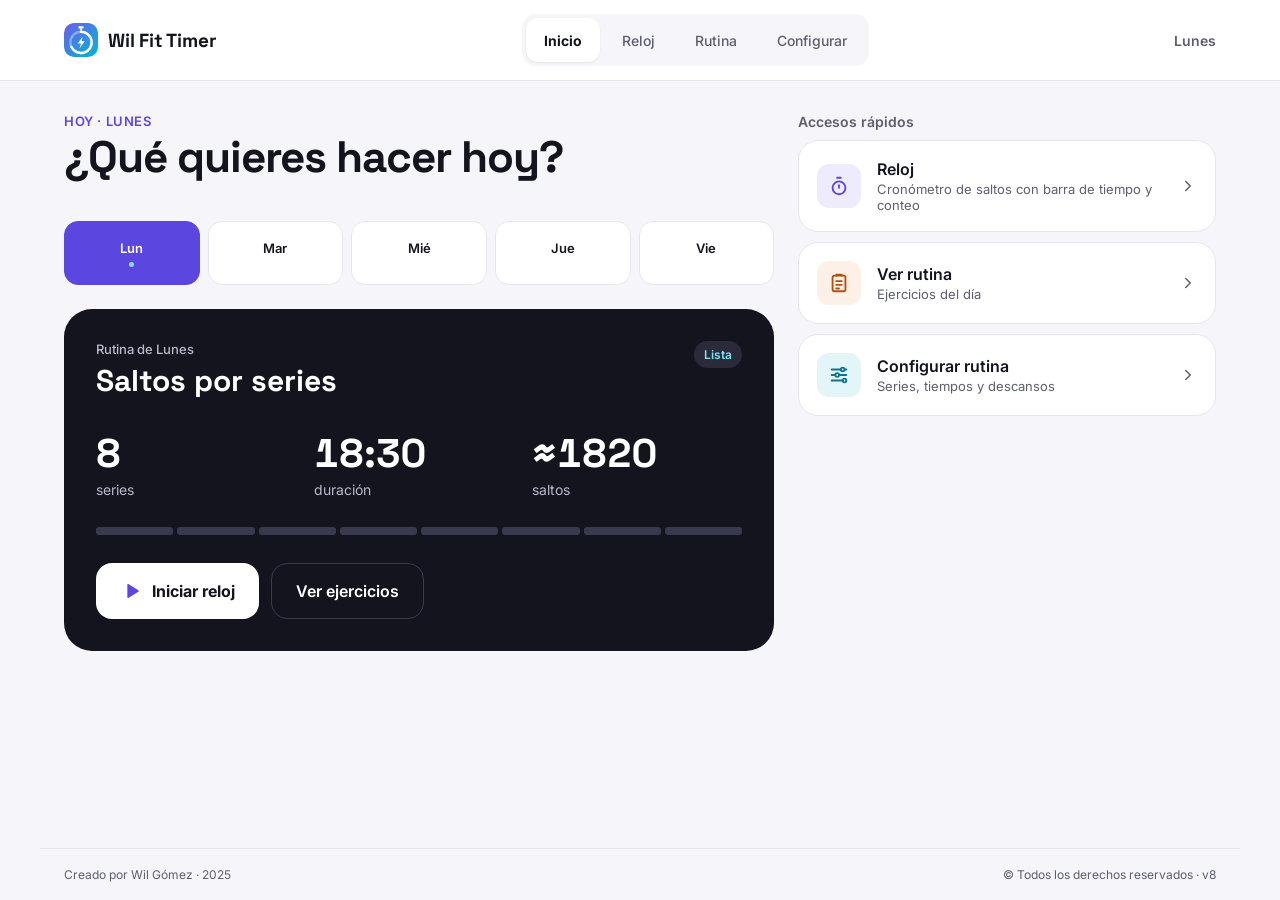
==== commit 7071f9dd: "Interruptor para la cuenta de preparación tras descanso (apagado por defecto) y etiqueta de versión " ====
--- a/index.html
+++ b/index.html
@@ -10,7 +10,7 @@
   <link rel="preconnect" href="https://fonts.googleapis.com">
   <link rel="preconnect" href="https://fonts.gstatic.com" crossorigin>
   <link href="https://fonts.googleapis.com/css2?family=Inter:wght@400;500;600;700&family=Space+Grotesk:wght@500;600;700&display=swap" rel="stylesheet">
-  <link rel="stylesheet" href="css/styles.css?v=1792536367">
+  <link rel="stylesheet" href="css/styles.css?v=1792643498">
 </head>
 <body>
   <svg width="0" height="0" style="position:absolute" aria-hidden="true">
@@ -82,9 +82,9 @@
     </aside>
   </main>
 
-  <footer class="footer"><span>Creado por Wil Gómez · 2025</span><span>© Todos los derechos reservados</span></footer>
+  <footer class="footer"><span>Creado por Wil Gómez · 2025</span><span>© Todos los derechos reservados · v8</span></footer>
 
-  <script src="js/config.js?v=1792536367"></script>
-  <script src="js/inicio.js?v=1792536367"></script>
+  <script src="js/config.js?v=1792643498"></script>
+  <script src="js/inicio.js?v=1792643498"></script>
 </body>
 </html>
--- a/css/styles.css
+++ b/css/styles.css
@@ -249,3 +249,24 @@
 }
 @media(max-width:560px){.cfg-row{grid-template-columns:1fr 1fr}}
 @media(prefers-reduced-motion:reduce){*{transition:none !important}}
+
+/* ===== Dígitos que suben desde abajo ===== */
+.roll{display:inline-flex;align-items:baseline;justify-content:center}
+.roll .dg{display:inline-grid;overflow:hidden;line-height:1.14;padding:0 .01em}
+.roll .dg>span{grid-area:1/1;text-align:center;will-change:transform}
+.roll .sep{display:inline-block;line-height:1.14}
+
+/* ===== Terminar rutina y configuración en dos paneles ===== */
+.linkbtn{background:none;border:0;min-height:44px;padding:0 16px;font:inherit;font-size:14px;font-weight:600;color:var(--muted);text-decoration:underline;cursor:pointer}
+.linkbtn:hover{color:var(--ink)}
+.cfg-grid{display:grid;grid-template-columns:1fr;gap:14px;max-width:1100px}
+.cfg-grid .cfg{max-width:none}
+.cfg-title{font-family:var(--font-num);font-size:20px}
+.cfg-row.two{grid-template-columns:1fr 1fr}
+.cfg-row.off{opacity:.45;pointer-events:none}
+.cfg-go{margin-top:14px;width:100%}
+.switch{display:flex;align-items:center;gap:12px;min-height:44px;font-size:15px;font-weight:600;color:var(--ink);cursor:pointer;margin:0}
+.switch input{width:22px;height:22px;accent-color:var(--brand);flex:none}
+.snum{min-width:28px;padding:0 5px;width:auto}
+@media(min-width:900px){.cfg-grid{grid-template-columns:1.5fr 1fr;align-items:start}.cfg-go{width:auto;min-width:200px}}
+.acc-v.roll{justify-content:flex-start}
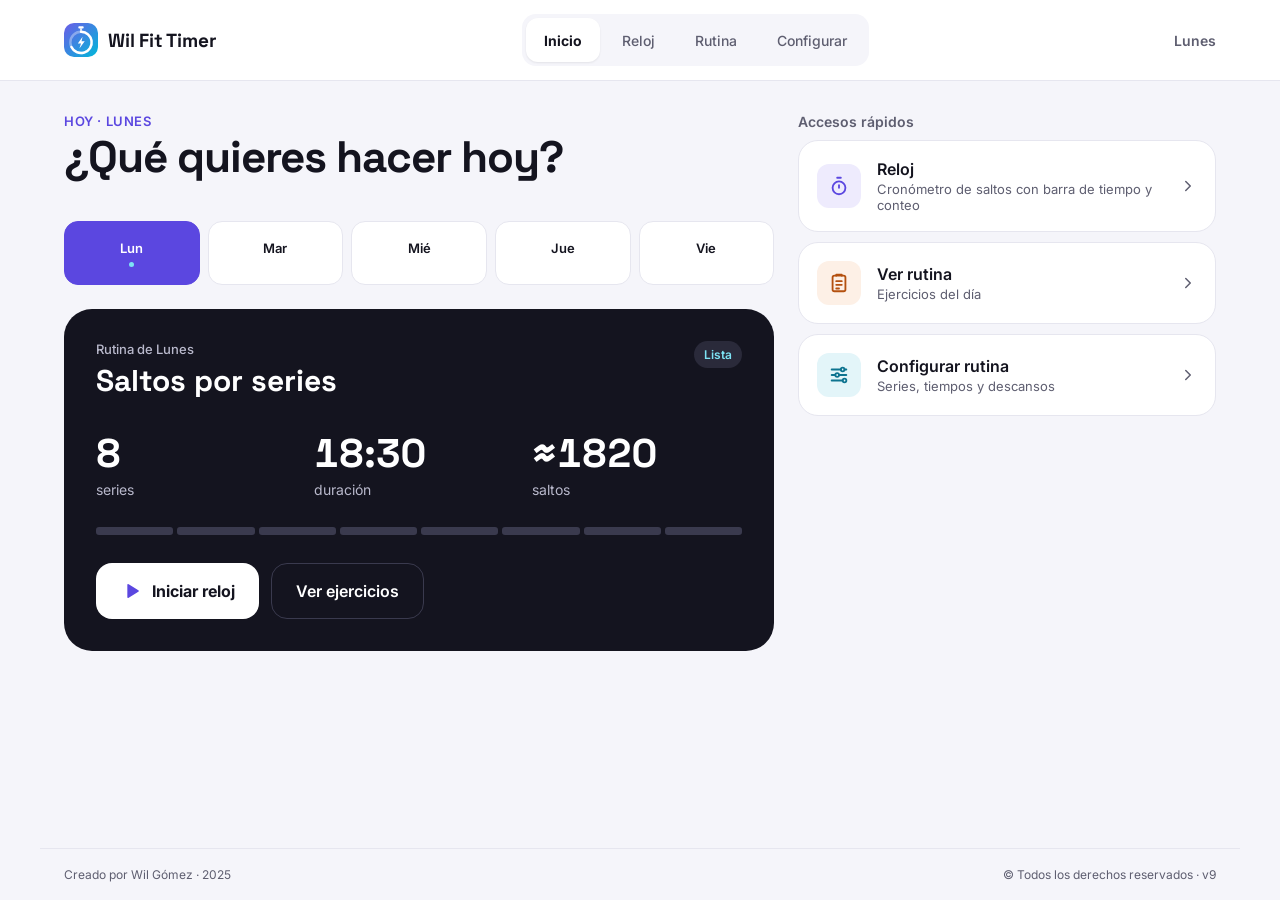
==== commit 81910cf2: "Efecto de relieve en el reloj: bisel elevado, esfera hundida, números grabados y botones 3D Co-Autho" ====
--- a/index.html
+++ b/index.html
@@ -10,7 +10,7 @@
   <link rel="preconnect" href="https://fonts.googleapis.com">
   <link rel="preconnect" href="https://fonts.gstatic.com" crossorigin>
   <link href="https://fonts.googleapis.com/css2?family=Inter:wght@400;500;600;700&family=Space+Grotesk:wght@500;600;700&display=swap" rel="stylesheet">
-  <link rel="stylesheet" href="css/styles.css?v=1792643498">
+  <link rel="stylesheet" href="css/styles.css?v=1792643604">
 </head>
 <body>
   <svg width="0" height="0" style="position:absolute" aria-hidden="true">
@@ -82,9 +82,9 @@
     </aside>
   </main>
 
-  <footer class="footer"><span>Creado por Wil Gómez · 2025</span><span>© Todos los derechos reservados · v8</span></footer>
+  <footer class="footer"><span>Creado por Wil Gómez · 2025</span><span>© Todos los derechos reservados · v9</span></footer>
 
-  <script src="js/config.js?v=1792643498"></script>
-  <script src="js/inicio.js?v=1792643498"></script>
+  <script src="js/config.js?v=1792643604"></script>
+  <script src="js/inicio.js?v=1792643604"></script>
 </body>
 </html>
--- a/css/styles.css
+++ b/css/styles.css
@@ -270,3 +270,44 @@
 .snum{min-width:28px;padding:0 5px;width:auto}
 @media(min-width:900px){.cfg-grid{grid-template-columns:1.5fr 1fr;align-items:start}.cfg-go{width:auto;min-width:200px}}
 .acc-v.roll{justify-content:flex-start}
+
+/* ===== Relieve (efecto 3D) en la pantalla Reloj ===== */
+#viewReloj{--hi:rgba(255,255,255,.9);--lo:rgba(20,20,31,.2)}
+
+/* disco del reloj: bisel elevado + esfera hundida */
+#viewReloj .ring::before,#viewReloj .ring::after{content:"";position:absolute;border-radius:50%}
+#viewReloj .ring::before{inset:-3%;z-index:0;background:linear-gradient(145deg,#ffffff,#dcdce8);
+  box-shadow:14px 14px 30px var(--lo),-12px -12px 26px var(--hi),inset 0 0 0 1px rgba(255,255,255,.7)}
+#viewReloj .ring::after{inset:7.2%;z-index:1;background:linear-gradient(145deg,#f3f3f9,#ffffff);
+  box-shadow:inset 9px 9px 18px rgba(20,20,31,.2),inset -8px -8px 16px var(--hi)}
+#viewReloj .ring svg{z-index:2}
+#viewReloj .ring .face{fill:none}
+#viewReloj .ring-in{z-index:3}
+#viewReloj .ring .track{stroke:#d3d3e0;filter:drop-shadow(0 1px 1px rgba(255,255,255,.9)) drop-shadow(0 -1px 1px rgba(20,20,31,.18))}
+#viewReloj .ring .arc{filter:drop-shadow(0 3px 3px rgba(20,20,31,.35))}
+
+/* números y etiqueta grabados */
+#viewReloj .ring-in .time{color:#23232f;text-shadow:0 2px 1px rgba(255,255,255,.95),0 -1px 1px rgba(20,20,31,.28)}
+#viewReloj .ring-in .lbl{text-shadow:0 1px 0 rgba(255,255,255,.9)}
+
+/* botones elevados que se hunden al pulsar */
+#viewReloj .ctl{border:0;background:linear-gradient(145deg,#ffffff,#e8e8f1);
+  box-shadow:7px 7px 16px var(--lo),-6px -6px 14px var(--hi);transition:box-shadow .12s,transform .12s}
+#viewReloj .ctl:active:not(:disabled){box-shadow:inset 5px 5px 11px rgba(20,20,31,.22),inset -4px -4px 9px var(--hi);transform:translateY(1px)}
+#viewReloj .ctl:disabled{box-shadow:none;background:rgba(255,255,255,.5)}
+#viewReloj .ctl.play{background:linear-gradient(160deg,color-mix(in srgb,var(--play) 78%,#fff),var(--play));
+  box-shadow:0 12px 22px rgba(20,20,31,.3),inset 0 2px 0 rgba(255,255,255,.4),inset 0 -4px 0 rgba(0,0,0,.2)}
+#viewReloj .ctl.play:active{box-shadow:0 3px 8px rgba(20,20,31,.3),inset 0 3px 8px rgba(0,0,0,.3);transform:translateY(3px)}
+
+/* tarjetas, chips y barras */
+#viewReloj .acc,#viewReloj .stats,#viewReloj .timeline-card,#viewReloj .series-card{border-color:rgba(255,255,255,.8);
+  box-shadow:8px 8px 20px rgba(20,20,31,.12),-6px -6px 16px var(--hi)}
+#viewReloj .chip{border:0;box-shadow:4px 4px 10px rgba(20,20,31,.13),-3px -3px 8px var(--hi)}
+#viewReloj .chip-phase{box-shadow:inset 2px 2px 5px rgba(20,20,31,.14),inset -2px -2px 5px var(--hi)}
+#viewReloj .bar{box-shadow:inset 1px 2px 4px rgba(20,20,31,.28)}
+#viewReloj .bar b{box-shadow:0 1px 2px rgba(20,20,31,.3),inset 0 1px 0 rgba(255,255,255,.45)}
+#viewReloj .timeline{padding:2px 0}
+#viewReloj .seg{box-shadow:inset 0 1px 2px rgba(20,20,31,.2)}
+#viewReloj .seg i{box-shadow:0 0 2px rgba(20,20,31,.35),inset 0 1px 0 rgba(255,255,255,.4)}
+@media(min-width:900px){#viewReloj .clock-card{border-color:rgba(255,255,255,.8);box-shadow:12px 12px 30px rgba(20,20,31,.12),-8px -8px 22px var(--hi)}}
+@media(min-width:900px){#viewReloj .clock-card{background:rgba(255,255,255,.4)}}
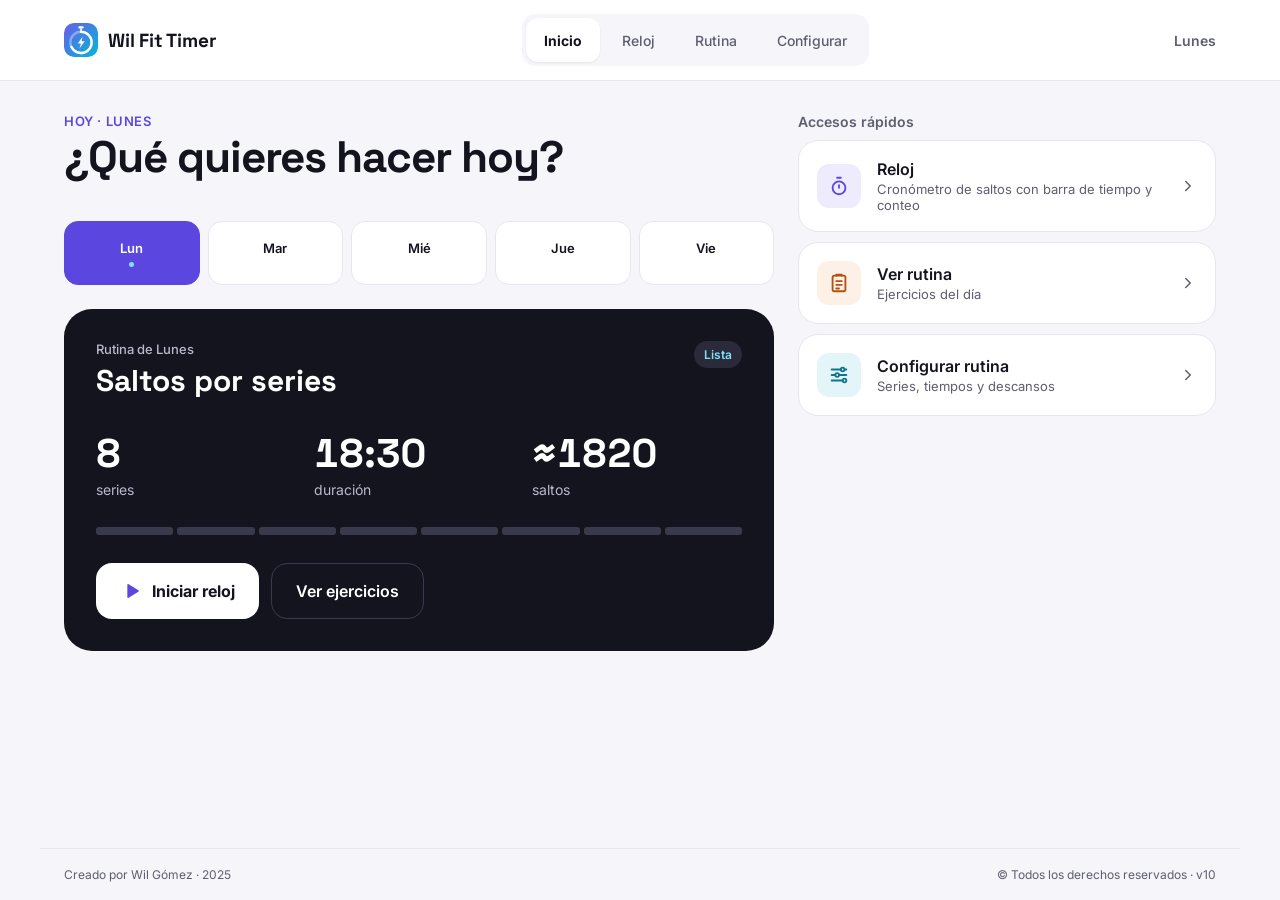
==== commit a1a1fdd7: "Preparación inicial en Otros ejercicios, cambios de configuración en vivo y esfera hundida - Otros e" ====
--- a/index.html
+++ b/index.html
@@ -10,7 +10,7 @@
   <link rel="preconnect" href="https://fonts.googleapis.com">
   <link rel="preconnect" href="https://fonts.gstatic.com" crossorigin>
   <link href="https://fonts.googleapis.com/css2?family=Inter:wght@400;500;600;700&family=Space+Grotesk:wght@500;600;700&display=swap" rel="stylesheet">
-  <link rel="stylesheet" href="css/styles.css?v=1792643604">
+  <link rel="stylesheet" href="css/styles.css?v=1792790150">
 </head>
 <body>
   <svg width="0" height="0" style="position:absolute" aria-hidden="true">
@@ -82,9 +82,9 @@
     </aside>
   </main>
 
-  <footer class="footer"><span>Creado por Wil Gómez · 2025</span><span>© Todos los derechos reservados · v9</span></footer>
+  <footer class="footer"><span>Creado por Wil Gómez · 2025</span><span>© Todos los derechos reservados · v10</span></footer>
 
-  <script src="js/config.js?v=1792643604"></script>
-  <script src="js/inicio.js?v=1792643604"></script>
+  <script src="js/config.js?v=1792790150"></script>
+  <script src="js/inicio.js?v=1792790150"></script>
 </body>
 </html>
--- a/css/styles.css
+++ b/css/styles.css
@@ -278,8 +278,9 @@
 #viewReloj .ring::before,#viewReloj .ring::after{content:"";position:absolute;border-radius:50%}
 #viewReloj .ring::before{inset:-3%;z-index:0;background:linear-gradient(145deg,#ffffff,#dcdce8);
   box-shadow:14px 14px 30px var(--lo),-12px -12px 26px var(--hi),inset 0 0 0 1px rgba(255,255,255,.7)}
-#viewReloj .ring::after{inset:7.2%;z-index:1;background:linear-gradient(145deg,#f3f3f9,#ffffff);
-  box-shadow:inset 9px 9px 18px rgba(20,20,31,.2),inset -8px -8px 16px var(--hi)}
+#viewReloj .ring::after{inset:7.2%;z-index:1;
+  background:radial-gradient(circle at 72% 78%,#ffffff 0%,#ececf4 52%,#dcdce8 100%);
+  box-shadow:inset 14px 14px 28px rgba(20,20,31,.34),inset -11px -11px 22px rgba(255,255,255,.95),inset 0 0 0 2px rgba(20,20,31,.06),0 2px 2px rgba(255,255,255,.85)}
 #viewReloj .ring svg{z-index:2}
 #viewReloj .ring .face{fill:none}
 #viewReloj .ring-in{z-index:3}
@@ -287,7 +288,7 @@
 #viewReloj .ring .arc{filter:drop-shadow(0 3px 3px rgba(20,20,31,.35))}
 
 /* números y etiqueta grabados */
-#viewReloj .ring-in .time{color:#23232f;text-shadow:0 2px 1px rgba(255,255,255,.95),0 -1px 1px rgba(20,20,31,.28)}
+#viewReloj .ring-in .time{color:#2a2a38;text-shadow:0 2px 1px rgba(255,255,255,.95),0 -1px 1px rgba(20,20,31,.4)}
 #viewReloj .ring-in .lbl{text-shadow:0 1px 0 rgba(255,255,255,.9)}
 
 /* botones elevados que se hunden al pulsar */
@@ -311,3 +312,5 @@
 #viewReloj .seg i{box-shadow:0 0 2px rgba(20,20,31,.35),inset 0 1px 0 rgba(255,255,255,.4)}
 @media(min-width:900px){#viewReloj .clock-card{border-color:rgba(255,255,255,.8);box-shadow:12px 12px 30px rgba(20,20,31,.12),-8px -8px 22px var(--hi)}}
 @media(min-width:900px){#viewReloj .clock-card{background:rgba(255,255,255,.4)}}
+
+.hint.live{color:var(--work-d);font-weight:600;min-height:1.4em}
